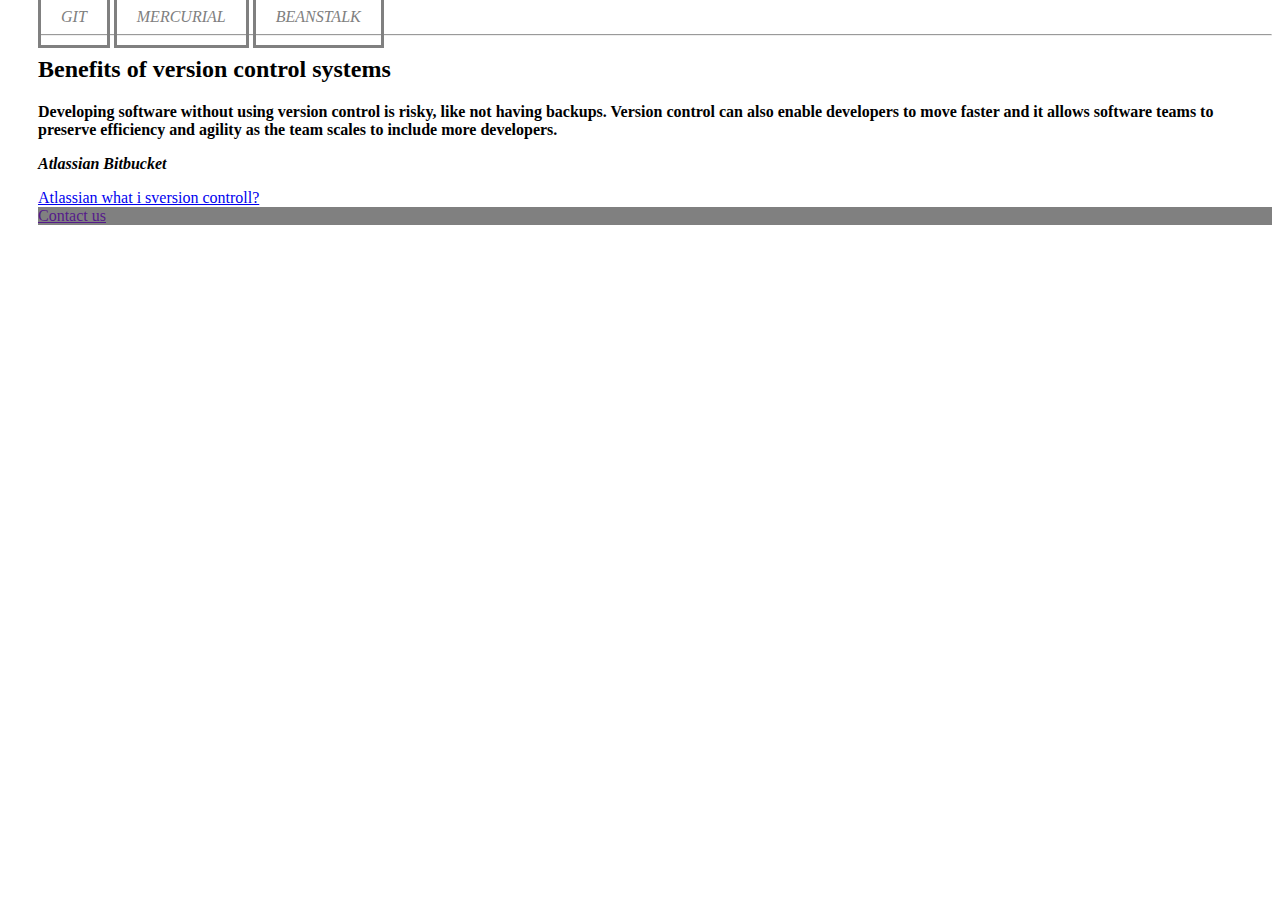
==== index.html @ b0bf4795 "Uppdaterad index and styles.css" ====
<!DOCTYPE html>
<html lang="sv">
<head>
    <meta charset="UTF-8">
    <meta name="viewport" content="width=device-width, initial-scale=1.0">
    <link rel="stylesheet" href="styles.css">
    <title>Document</title>
</head>

<body>
    <header>
        <nav>
            <a href="">GIT</a>
            <a href="">Mercurial</a>
            <a href="">Beanstalk</a>
        </nav>
    </header>
    <hr>
  
        <h2>Benefits of version control systems</h2>
    <p>
        Developing software without using version control is risky, 
        like not having backups. Version control can also enable 
        developers to move faster and it allows software teams to 
        preserve efficiency and agility as the team scales to include more developers.
    </p>
    <p id="source">Atlassian Bitbucket</p> <a href="https://www.atlassian.com/git/tutorials/what-is-version-control#benefits-of-version-control">Atlassian what i sversion controll?</a>

    
    <footer> 
        <a href="">Contact us</a> 
    </footer>
</body>

</html>
---- styles.css ----
p {
    font-weight: bold;

}

#source {
    font-style:italic;
}

nav a {
    color: grey;
    text-decoration:none;
    padding:20px;
    border-style:solid;
    text-transform: uppercase;
    font-style:oblique;
    
}
html{
    margin-left: 30px;
}

footer{
    background-color: grey;
}
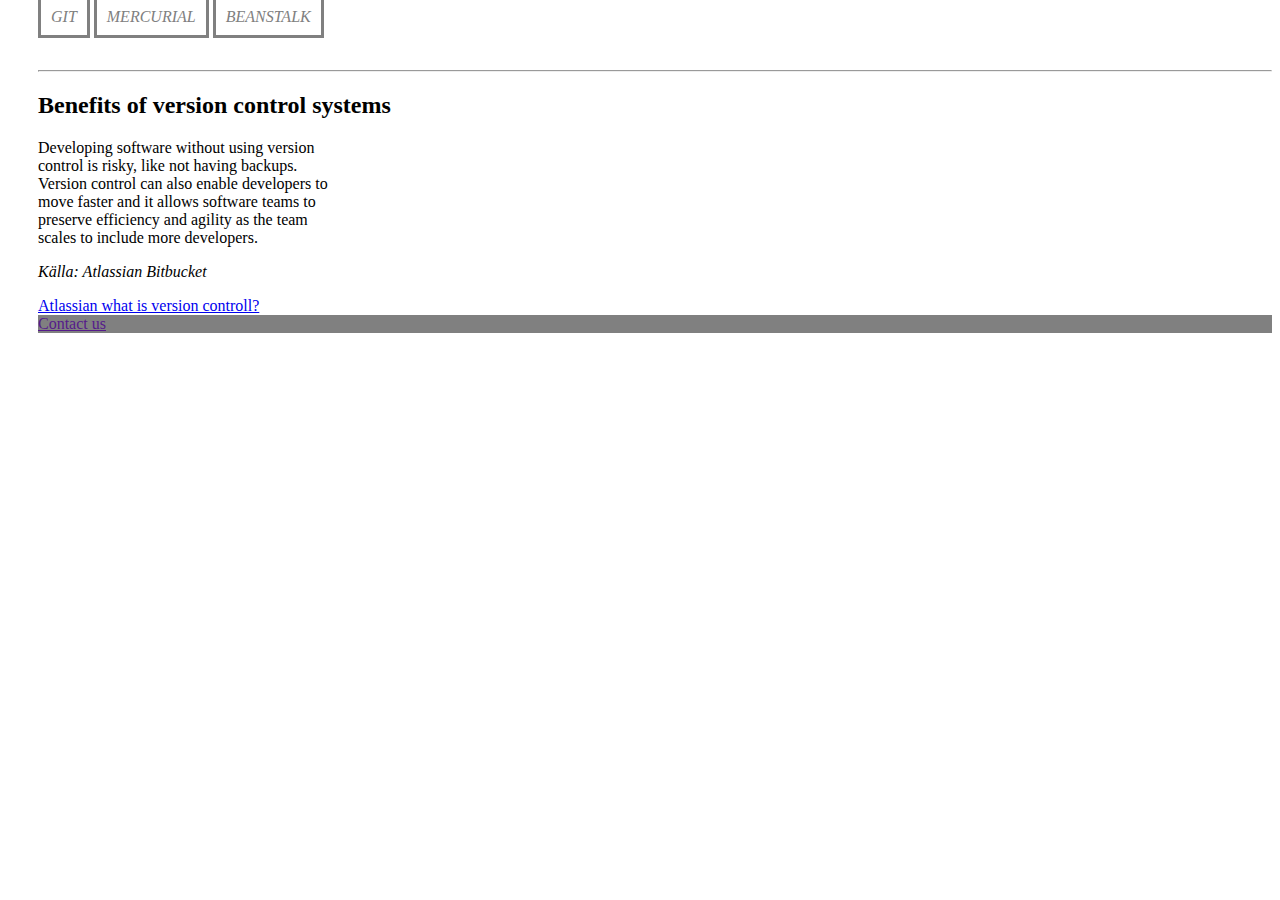
==== commit 182266af: "Uppdaterad index and styles.css" ====
--- a/index.html
+++ b/index.html
@@ -15,6 +15,8 @@
             <a href="">Beanstalk</a>
         </nav>
     </header>
+    <br>
+    <br>
     <hr>
   
         <h2>Benefits of version control systems</h2>
@@ -24,7 +26,7 @@
         developers to move faster and it allows software teams to 
         preserve efficiency and agility as the team scales to include more developers.
     </p>
-    <p id="source">Atlassian Bitbucket</p> <a href="https://www.atlassian.com/git/tutorials/what-is-version-control#benefits-of-version-control">Atlassian what i sversion controll?</a>
+    <p id="source">Källa: Atlassian Bitbucket</p> <a href="https://www.atlassian.com/git/tutorials/what-is-version-control#benefits-of-version-control">Atlassian what is version controll?</a>
 
     
     <footer> 
--- a/styles.css
+++ b/styles.css
@@ -1,5 +1,5 @@
 p {
-    font-weight: bold;
+    max-width: 300px;
 
 }
 
@@ -10,7 +10,7 @@
 nav a {
     color: grey;
     text-decoration:none;
-    padding:20px;
+    padding:10px;
     border-style:solid;
     text-transform: uppercase;
     font-style:oblique;
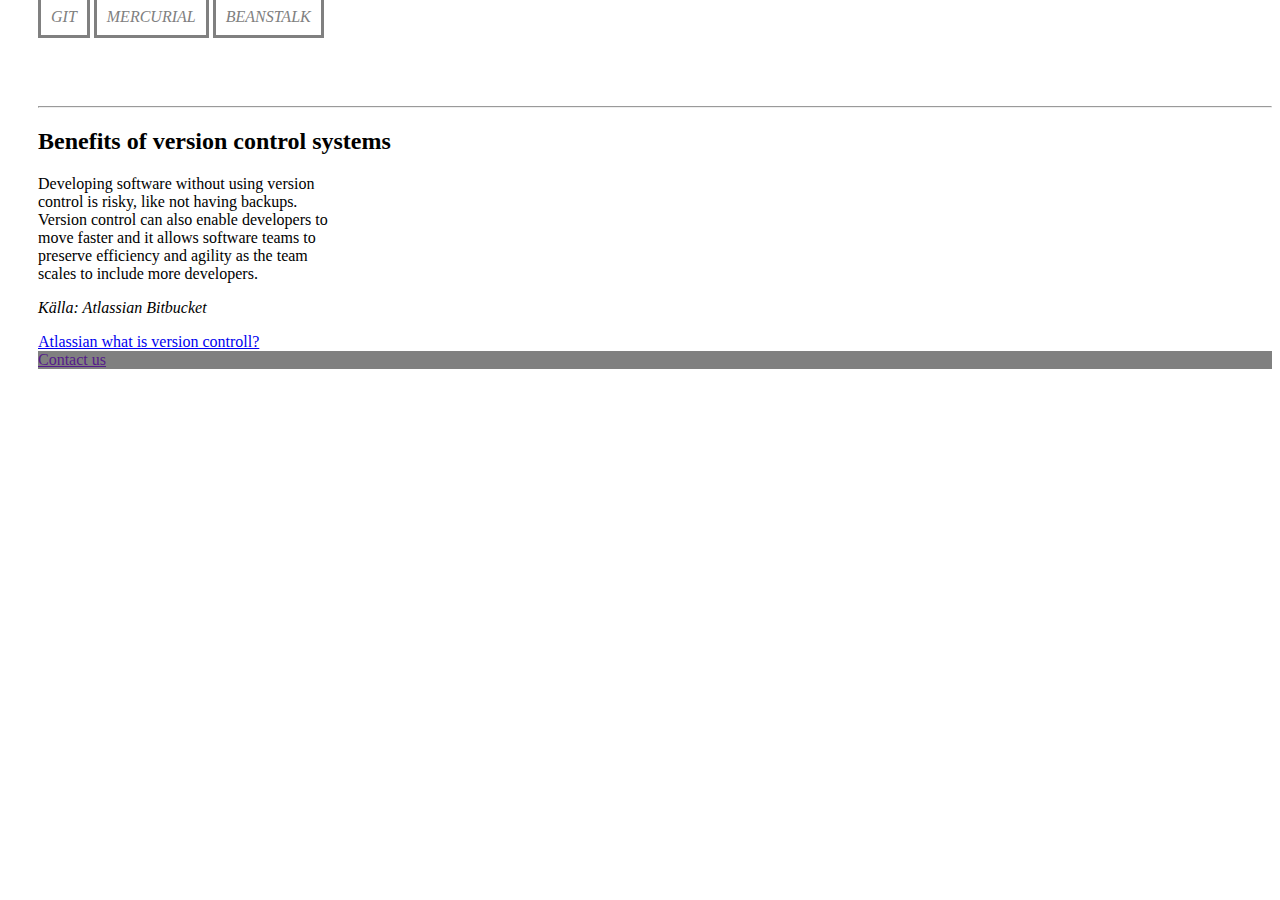
==== commit 8d832226: "Uppdaterad index and styles.css" ====
--- a/index.html
+++ b/index.html
@@ -15,6 +15,8 @@
             <a href="">Beanstalk</a>
         </nav>
     </header>
+    <br>
+    <br>
     <br>
     <br>
     <hr>
--- a/styles.css
+++ b/styles.css
@@ -14,7 +14,13 @@
     border-style:solid;
     text-transform: uppercase;
     font-style:oblique;
+    margin-top: 20px;
     
+}
+
+a:hover{
+    background-color: grey;
+    color:white;
 }
 html{
     margin-left: 30px;
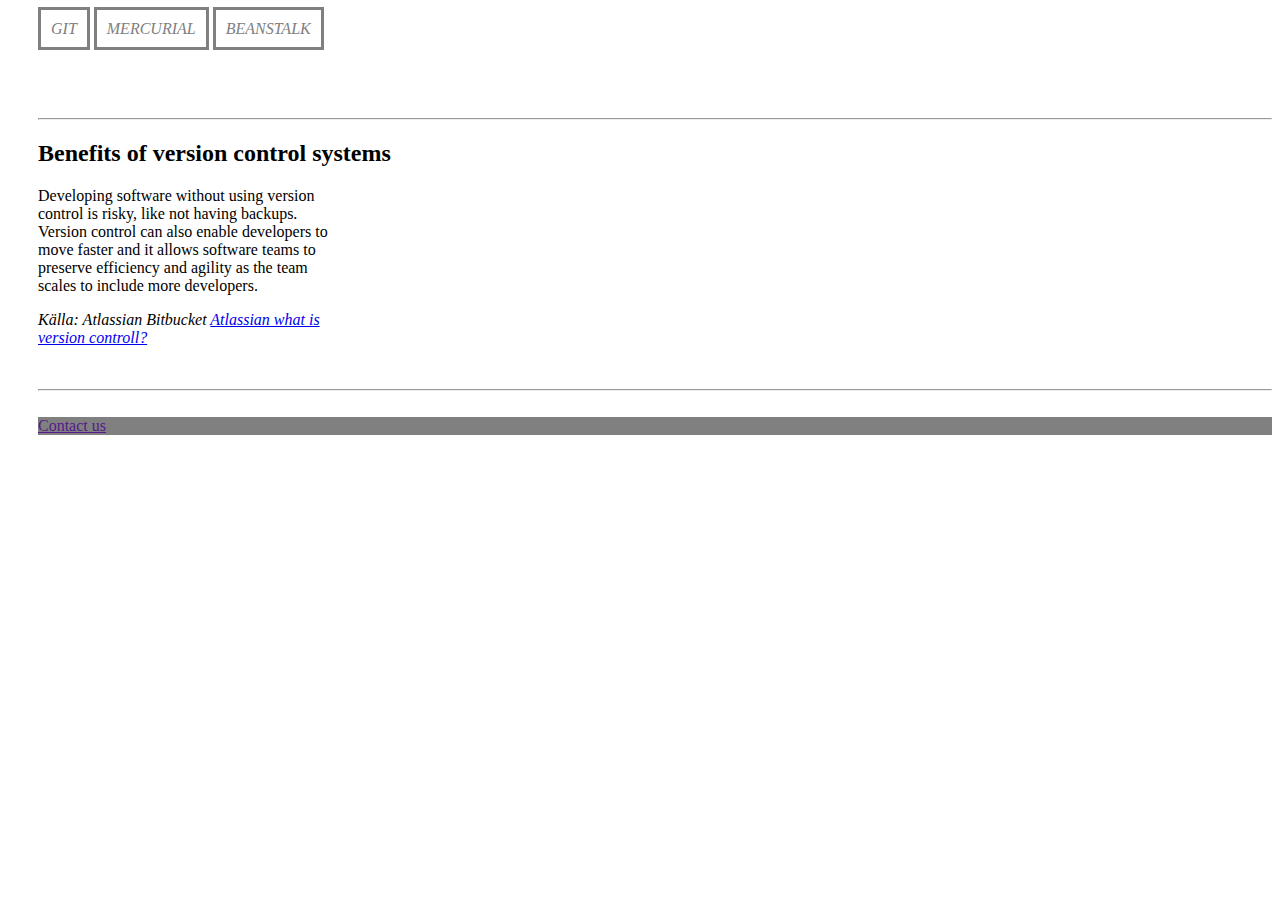
==== commit 71d0ec2e: "Uppdaterad index and styles.css margin" ====
--- a/index.html
+++ b/index.html
@@ -28,9 +28,12 @@
         developers to move faster and it allows software teams to 
         preserve efficiency and agility as the team scales to include more developers.
     </p>
-    <p id="source">Källa: Atlassian Bitbucket</p> <a href="https://www.atlassian.com/git/tutorials/what-is-version-control#benefits-of-version-control">Atlassian what is version controll?</a>
-
-    
+    <p id="source">Källa: Atlassian Bitbucket
+        <a href="https://www.atlassian.com/git/tutorials/what-is-version-control#benefits-of-version-control">Atlassian what is version controll?</a>
+    </p> 
+    <br>
+    <hr>
+    <br>
     <footer> 
         <a href="">Contact us</a> 
     </footer>
--- a/styles.css
+++ b/styles.css
@@ -5,6 +5,9 @@
 
 #source {
     font-style:italic;
+}
+nav {
+    margin-top: 20px;
 }
 
 nav a {
@@ -14,7 +17,6 @@
     border-style:solid;
     text-transform: uppercase;
     font-style:oblique;
-    margin-top: 20px;
     
 }
 
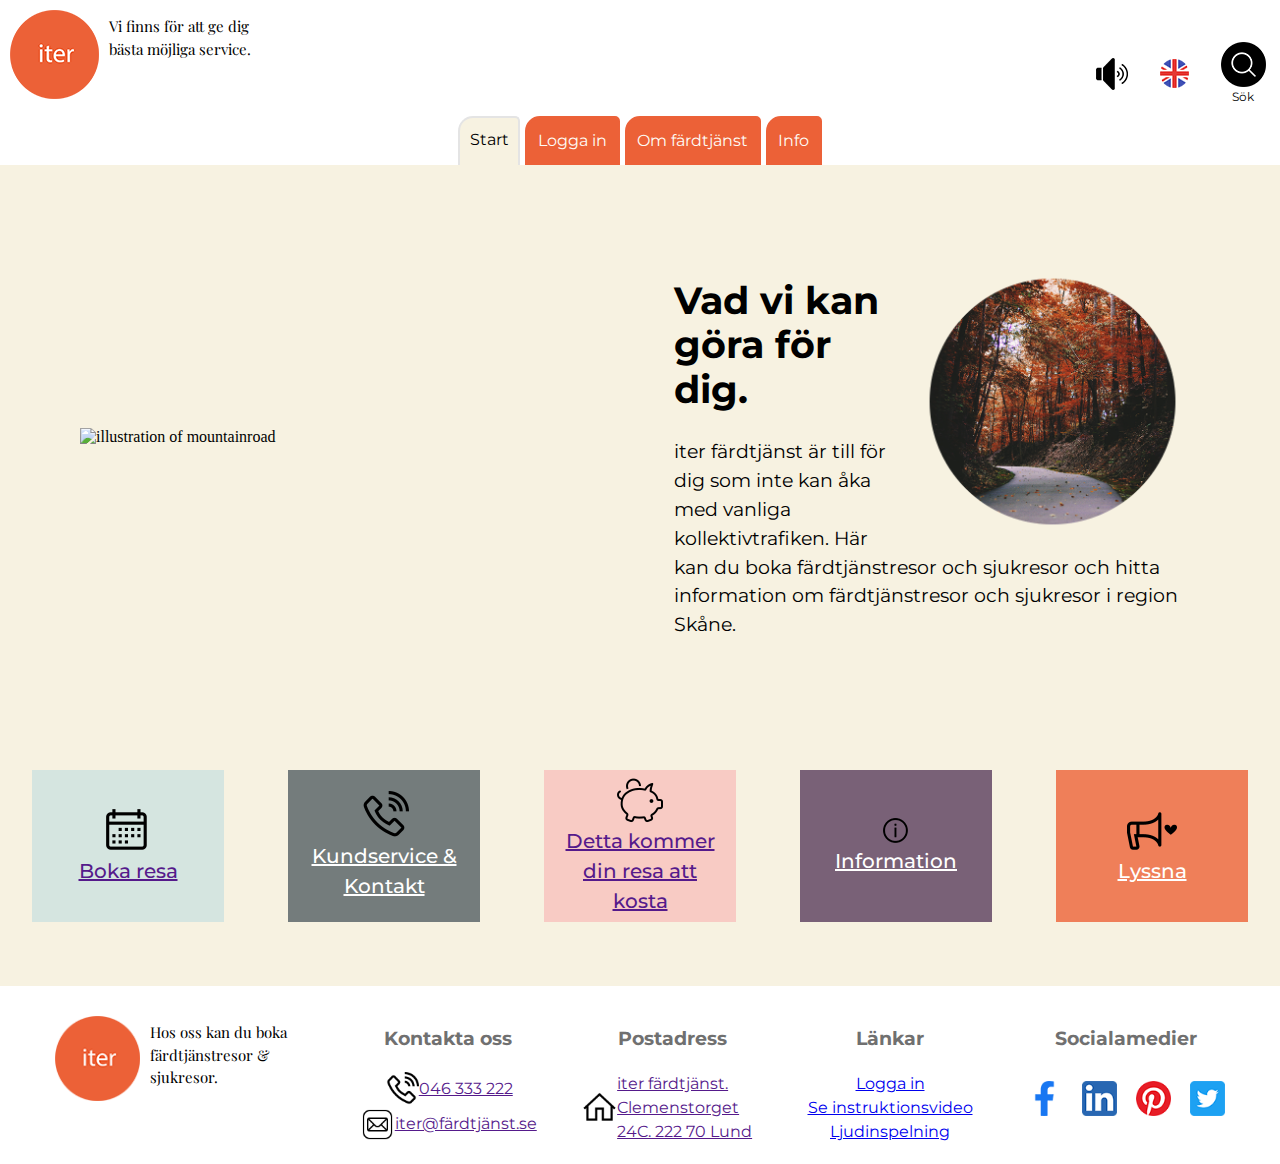
==== commit ac36204e: "validated" ====
--- a/index.html
+++ b/index.html
@@ -1,42 +1,130 @@
 <!DOCTYPE html>
 <html lang="sv">
+
 <head>
+    <!--*** Projekt webbanvändbarehet by Cristina Löfqvist Mid Sweden university Jan 2021 ***-->
     <meta charset="UTF-8">
     <meta name="viewport" content="width=device-width, initial-scale=1.0">
-    <link rel="stylesheet" href="styles.css">
-    <title>Document</title>
+    <link rel="stylesheet" type="text/css" href="./Assets/styles.css" />
+    <script src="https://ajax.googleapis.com/ajax/libs/jquery/3.5.1/jquery.min.js"></script>
+    <script src="./index.js"></script>
+    <title>Projekt färdtjänst</title>
 </head>
 
 <body>
-    <header>
-        <nav>
-            <a href="">GIT</a>
-            <a href="">Mercurial</a>
-            <a href="">Beanstalk</a>
-        </nav>
+    <header class="flexbox flex-justify-space-between">
+        <div class="flexbox flex-align-i-center flex-direction-row flex-justify-space-between w-100">
+            <div class="logoPitch flexbox">
+                <a href="index.html" class="logotype"><img src='./Assets/logo.png' alt="logotype" /></a>
+                <p class="pitch">Vi finns för att ge dig
+                    bästa möjliga
+                    service.</p>
+            </div>
+            <!--Burger meny toggles open when window resize-->
+
+
+            <div class="rightHeader flexbox flex-direction-row flex-justify-space-around flex-align-i-center">
+                <img src="./Assets/icons8-sound-50.png" alt="icon of speaker">
+                <img src="./Assets/icons8-great-britain-48.png" alt="flag of great britain">
+
+                <div class="flexbox flex-direction-column flex-align-i-center">
+                    <img class="searchIcon" src="./Assets/search.png" alt="searchicon">
+                    <span class="search">Sök</span>
+                </div>
+            </div>
+        </div>
+        <div id="burgerMenu" onclick="toggleOpen('burgerMenu','mainNav')">
+            <div class="burgerBun"></div>
+            <div class="burgerBun"></div>
+            <div class="burgerBun"></div>
+        </div>
+        <div class="flexbox flex-direction-column flex-align-i-center w-100">
+            <nav class="mainNav" id="mainNav">
+                <a  class="Lighter"   href="index.html">Start</a>
+                <a href="login.html">Logga in</a>
+                <a href="about.html">Om färdtjänst</a>
+                <a href="info.html">Info</a>
+            </nav>
+        </div>
     </header>
-    <br>
-    <br>
-    <br>
-    <br>
-    <hr>
-  
-        <h2>Benefits of version control systems</h2>
-    <p>
-        Developing software without using version control is risky, 
-        like not having backups. Version control can also enable 
-        developers to move faster and it allows software teams to 
-        preserve efficiency and agility as the team scales to include more developers.
-    </p>
-    <p id="source">Källa: Atlassian Bitbucket
-        <a href="https://www.atlassian.com/git/tutorials/what-is-version-control#benefits-of-version-control">Atlassian what is version controll?</a>
-    </p> 
-    <br>
-    <hr>
-    <br>
-    <footer> 
-        <a href="">Contact us</a> 
+    <main class="flexbox firstPageMain flex-justify-center flex-align-i-center">
+        <div class="mainImgWrapper">
+            <img id="mainimg" src="./Assets/illustration.png" alt="illustration of mountainroad">
+        </div>
+        <div class="mainFirstPage">
+            <img src="./Assets/elijahhenderson.png" id="firtsMainImg" alt="image of road in fall">
+            <h1 id="fontII">Vad vi kan göra för dig.</h1>
+            <p>iter färdtjänst är till för dig som inte
+                kan åka med vanliga kollektivtrafiken.
+                Här kan du boka färdtjänstresor och sjukresor
+                och hitta information om färdtjänstresor och sjukresor i region Skåne.
+            </p>
+        </div>
+    </main>
+    <div class="flexbox coloredLinks">
+        <div id="blue"><img src="./Assets/icons8-calendar-50.png" alt="icon of calendar">
+            <a href="">Boka resa</a>
+        </div>
+        <div id="green"> <img src="./Assets/icons8-ringer-volume-50.png" alt="icon of phone">
+            <a href="">Kundservice & Kontakt</a>
+        </div>
+        <div id="pink"><img src="./Assets/icons8-money-box-50.png" alt="icon of moneybox" />
+            <a href="">Detta kommer din resa att kosta</a>
+        </div>
+        <div id="purple"> <img src="./Assets/icons8-info-50.png" alt="icon of i" />
+            <a href="">Information</a>
+        </div>
+        <div id="orange"><img src="./Assets/icons8-serenade-50.png" alt="icon of megaphone" />
+            <a href="">Lyssna</a>
+        </div>
+    </div>
+    <footer class="flexbox flex-justify-space-evenly">
+        <div class=" logoPitch flexbox flex-direction-row">
+            <img class="logo" src="./Assets/logo.png" alt="logotype">
+            <div class="pitch">
+                <p>Hos oss kan du boka färdtjänstresor & sjukresor.</p>
+            </div>
+        </div>
+        <div class="footerMiddleDiv flexbox flex-direction-column flex-align-i-center">
+            <h3>Kontakta oss</h3>
+            <div class="flexbox flex-align-i-center flex-justify-space-around">
+                <img src="./Assets/icons8-ringer-volume-50.png" alt="icon of phone">
+                <a href="">046 333 222</a>
+            </div>
+            <div class="flexbox flex-align-i-center flex-justify-space-around">
+                <img src="./Assets/icons8-mail-50.png" alt="icon of mail">
+                <a href="">iter@färdtjänst.se</a>
+            </div>
+        </div>
+        <div class=" maxWidth footerMiddleDiv flexbox flex-direction-column flex-align-i-center">
+            <h3>Postadress</h3>
+            <div class="flexbox flex-align-i-center flex-justify-space-around">
+                <img src="./Assets/icons8-home-50.png" alt="icon of house">
+                <a href="">iter färdtjänst. Clemenstorget 24C. 222 70 Lund</a>
+            </div>
+        </div>
+        <div class="footerMiddleDiv flexbox flex-direction-column flex-align-i-center">
+            <h3>Länkar</h3>
+            <a href="login.html">Logga in</a>
+            <a href="about.html">Se instruktionsvideo</a>
+            <a href="info.html">Ljudinspelning</a>
+        </div>
+        <div class="footerMiddleDiv flexbox flex-align-i-center">
+
+            <h3 class="flex-justify-center">Socialamedier</h3>
+            <div class="socialMediaIcon flexbox flex-direction-row">
+                <a href="https://www.facebook.com/"><img src="./Assets/iconfinder_1_Facebook2_colored_svg_5296500.png"
+                        alt="facebookicon"></a>
+                <a href="https://www.linkedin.com/"><img
+                        src="./Assets/iconfinder_1_Linkedin_unofficial_colored_svg_5296501.png" alt="linkedin icon"></a>
+                <a href="https://www.pinterest.com/"><img src="./Assets/iconfinder_1_Pinterest_colored_svg_5296503.png"
+                        alt="pinterest icon"></a>
+                <a href="https://www.twitter.com/"><img src="./Assets/iconfinder_1_Twitter3_colored_svg_5296516.png"
+                        alt="twitter icon"></a>
+            </div>
+        </div>
     </footer>
+
 </body>
 
-</html>
+</html>--- a/Assets/styles.css
+++ b/Assets/styles.css
@@ -0,0 +1,715 @@
+@import url('./normalize-browser.css');
+@import url('./flexbox-style-template.css');
+@import url('https://fonts.googleapis.com/css2?family=Montserrat:ital,wght@0,100;0,300;0,400;0,500;0,600;0,900;1,100;1,300;1,500;1,600;1,900&family=Playfair+Display:ital,wght@0,400;0,800;0,900;1,400;1,500;1,600;1,900&display=swap');
+/*** Projekt webbanvändbarehet by Cristina Löfqvist Mid Sweden university Jan 2021 ***/
+
+body {
+    background-color: #f7f2e1;
+    width: 100%;
+}
+
+h3, label, button, li {
+    font-family: 'Montserrat', sans-serif;
+    max-width: 600px;
+    line-height: 150%;
+}
+
+footer h1, footer h2, footer h3, footer h4 {
+    color: #707070;
+}
+
+.logo {
+    max-width: 85px;
+    max-height: 85px;
+}
+
+h1, h2, h4, h5, h6, .pitch, .pitch p {
+    font-family: 'Playfair Display', serif;
+}
+
+#fontII, .search {
+    font-family: 'Montserrat', sans-serif;
+}
+
+.search {
+    font-size: 12px;
+    padding: 3px;
+}
+
+p, a {
+    font-family: 'Montserrat', sans-serif;
+    max-width: 600px;
+    line-height: 150%;
+}
+
+.logotype {
+    height: fit-content;
+}
+
+.pitch {
+    max-width: 164px;
+    font-size: 15px;
+    line-height: 150%;
+}
+
+.logoPitch {
+    width: fit-content;
+    height: fit-content;
+}
+
+.logoPitch img {
+    padding: 10px;
+}
+
+header, footer {
+    background-color: white;
+}
+
+.w-100 {
+    width: 100%;
+}
+
+.w-50 {
+    width: 50%;
+}
+
+.w-25 {
+    width: 25%;
+}
+
+.w-40 {
+    width: 40%;
+}
+
+.mainNav a {
+    background-color: #EC6137;
+    color: #FEFCF6;
+    border-style: solid;
+    border-color: #EC6138;
+    padding: 0.6em;
+    border-radius: 15px 5px 0px 0px;
+    margin-left: 5px;
+}
+.mainNav a:last-child{
+    margin-right: 5px;
+}
+.mainNav {
+    display: flex;
+    flex-direction: row;
+}
+
+.mainNav a:link {
+    text-decoration: none;
+}
+
+.mainNav a:hover {
+
+    background-color: #FEFCF6;
+    color: black;
+}
+
+nav .Lighter {
+    border-top: 2px solid;
+    border-left: 2px solid;
+    border-right: 2px solid;
+    border-bottom: 0px solid;
+    border-color: #E4E4E4;
+    background-color: #f7f2e1;
+    color: black;
+}
+
+.Lighter:hover {
+    background-color: #E4E4E4;
+    color: black;
+    border-style: none;
+}
+
+#firtsMainImg {
+    max-width: 295px;
+    max-height: 295px;
+    float: right;
+}
+
+.maxWidth {
+    max-width: 180px;
+}
+
+main {
+    margin: 5em;
+    margin-top: 7em;
+}
+
+.mainFirstPage p {
+    max-width: 550px;
+}
+
+.socialMediaIcon img {
+    padding: 0.6em;
+    height: 45px;
+    width: auto;
+}
+
+.icon {
+    width: 45px;
+    height: 45px;
+}
+
+/*Style forcolored links in main homepage*/
+
+#blue {
+    background: rgba(204, 225, 224, 0.8);
+    width: 234px;
+    height: 152px;
+    display: flex;
+    flex-direction: column;
+    align-items: center;
+    justify-content: center;
+    margin: 2em;
+}
+
+#green {
+    background: rgba(83, 94, 99, 0.8);
+    width: 234px;
+    height: 152px;
+    display: flex;
+    flex-direction: column;
+    align-items: center;
+    justify-content: center;
+    margin: 2em;
+    color: white;
+}
+
+#pink {
+    background: rgba(247, 193, 189, 0.8);
+    width: 234px;
+    height: 152px;
+    display: flex;
+    flex-direction: column;
+    align-items: center;
+    justify-content: center;
+    margin: 2em;
+}
+
+#purple {
+    background: rgba(89, 60, 93, 0.8);
+    width: 234px;
+    height: 152px;
+    display: flex;
+    flex-direction: column;
+    justify-content: center;
+    align-items: center;
+    margin: 2em;
+    color: white;
+}
+
+#orange {
+    background: rgba(236, 97, 55, 0.8);
+    width: 234px;
+    height: 152px;
+    display: flex;
+    flex-direction: column;
+    align-items: center;
+    justify-content: center;
+    margin: 2em;
+}
+
+#orange:hover {
+    background: rgba(236, 97, 55, 1.0);
+}
+
+#green:hover {
+    background: rgba(83, 94, 99, 1.0);
+}
+
+#purple:hover {
+    background: rgba(89, 60, 93, 1.0);
+}
+
+#pink:hover {
+    background: rgba(247, 193, 189, 1.0);
+}
+
+#blue:hover {
+    background: rgba(204, 225, 224, 1.0);
+}
+
+#orange a, #purple a, #green a {
+    color: white;
+}
+
+.coloredLinks a {
+    font-size: 20px;
+    font-weight: 500;
+    max-width: 150px;
+    text-align: center;
+}
+
+.coloredLinks a:hover {
+    cursor: pointer;
+    background-color: transparent;
+}
+
+.coloredLinks {
+    justify-content: center;
+    padding-bottom: 2em;
+}
+
+.loginMain {
+    flex-direction: column;
+    align-items: center;
+}
+
+form label {
+    margin-bottom: 7%;
+}
+
+form input {
+    margin-bottom: 1.8em;
+    padding: 0.5em;
+    font-family: 'Montserrat', sans-serif;
+    color: grey;
+    font-size: 90%;
+}
+
+.loginButton {
+    background-color: #EC6137;
+    color: white;
+    max-width: 100px;
+    height: auto;
+    padding: 0.5em;
+    margin: 0.5em;
+    border: 1px solid #c1bebb;
+}
+
+button:hover, .loginButton:hover {
+    background-color: white;
+    color: #EC6137;
+    cursor: pointer;
+}
+
+button:focus, .loginButton:focus {
+    background-color: #c1bebb;
+    cursor: pointer;
+}
+
+.infoDiv {
+    border-top: 1px solid;
+    color: black;
+    padding-top: 20px;
+}
+
+.infoBox {
+    border: 2px solid #c1bebb;
+    padding: 1em;
+    margin: 0.6em;
+    max-width: 333px;
+    font-size: 14px;
+}
+
+.extrapadd {
+    padding-top: 12%;
+}
+
+.infoBox img {
+    margin-left: 40%;
+}
+
+.aboutDiv {
+    margin-top: 3em;
+}
+
+ol li {
+    line-height: 150%;
+}
+
+.source {
+    color: grey;
+    font-size: 12px;
+    overflow-wrap: anywhere;
+}
+
+.infopageTopmain {
+    margin-bottom: 5%;
+}
+
+.arrow {
+    padding-left: 5px;
+    padding-right: 5px;
+}
+
+.depatrButton {
+    padding: 13px 10px;
+    background-color: #fff;
+    border: 1px solid #c1bebb;
+    color: #6e6055;
+    border-radius: 4px;
+}
+
+fieldset {
+    border: 0;
+}
+
+label, input {
+    padding: 0.5em;
+    color: black;
+    border: 1px solid #c1bebb;
+}
+
+.time {
+    padding: 0.5em;
+    color: black;
+}
+
+label {
+    background-color: #E4E4E4;
+}
+
+input {
+    background-color: #FFFFFF;
+}
+
+input ::placeholder {
+    color: #E4E4E4;
+    font-family: 'Playfair Display', serif;
+}
+
+
+.bokLabel {
+    float: left;
+    height: 18px;
+}
+
+.controls {
+    margin-left: 0px;
+}
+
+.tmeselect-container {
+    margin-left: 1.5em;
+}
+
+.selectWrapper {
+    margin: 2em;
+    border-radius: 4px;
+    color: black;
+}
+
+.selectWrapper label {
+    height: 19px;
+}
+
+#quantity {
+    max-width: 50px;
+}
+
+.no-style {
+    border-style: none;
+    background-color: #f7f2e1;
+}
+
+.infoP {
+    font-size: 14px;
+    padding-top: 5%;
+}
+
+.infoicon {
+    padding: 0.5em;
+}
+
+.bokboardTable {
+    border: 1px solid #c1bebb;
+    width: 100%;
+}
+
+.bokboardTable {
+    background-color: #FFFFFF;
+    border: 1px solid #c1bebb;
+    padding: 1em;
+    color: black;
+    font-family: 'Montserrat', sans-serif;
+}
+
+.bokboardTable th, .bokboardTable td {
+    padding: 20px;
+}
+
+.bokboardTableButton {
+    border-radius: 45px;
+    padding: 10px;
+    background-color: #FFFFFF;
+    box-shadow: 1px 2px #c1bebb;
+    display: flex;
+    align-items: center;
+}
+.paddingBottom li{
+    padding-bottom: 20px;
+}
+
+.bokboardTableButton:hover {
+    background-color: #EB6036;
+    color: #FFFFFF;
+}
+
+
+/*flex grid structure*/
+
+.flexGridContainer {
+    display: grid;
+    grid-template-columns: repeat(12, 1fr);
+    grid-template-rows: 200px  auto  200px;
+    height: 100%;
+    grid-template-areas: "h h h h h h h h h h h h" "m m m m m m m m m m m m" "f f f f f f f f f f f f";
+}
+
+header {
+    grid-area: h;
+}
+
+.rightHeader {
+    width: 200px;
+    padding-top: 2em;
+}
+
+#maincontent {
+    grid-area: m;
+}
+
+footer {
+    grid-area: f;
+    padding-bottom: 20px;
+    padding-top: 20px;
+}
+
+.footerMiddleDiv img {
+    max-height: 35px;
+    max-width: 35px;
+}
+
+.extras {
+    background-color: #FFFFFF;
+}
+
+.firstPageMain {
+    margin-top: 50px;
+}
+
+#roadImg {
+    width: 300px;
+    height: 225px;
+}
+
+/*mobile screens*/
+
+@media only screen and (max-width:500px) {
+    .mainNav{
+        opacity: 0;
+        font-size: 50%;
+    }
+    main {
+        padding: 50px;
+        margin-top: 0px;
+        margin: 0px;
+    }
+    header {
+        flex-direction: column;
+        align-items: center;
+    }
+    header:nth-child(4) {
+        order: -1;
+    }
+    footer {
+        flex-direction: column;
+        align-items: center;
+    }
+    .footerMiddleDiv {
+        flex-wrap: wrap;
+        justify-content: center;
+    }
+    .firstPageMain, .mainFirstPage {
+        display: flex;
+        flex-direction: column;
+    }
+    .coloredLinks {
+        flex-direction: column;
+        align-items: center;
+    }
+    .infoBoxWrapper {
+        flex-direction: column;
+    }
+    .alternativContainer {
+        border: 2px solid #c1bebb;
+        margin: 2em;
+        padding: 2em;
+    }
+    .extras {
+        flex-direction: column;
+    }
+    .fellow {
+        padding: 20px;
+    }
+    .infopageTopmain {
+        flex-direction: column;
+        align-items: center;
+    }
+    #burgerMenu {
+        height: 40px;
+        width: 35px;
+        display: flex;
+        flex-direction: column;
+        justify-content: space-evenly;
+        z-index: 1001;
+        padding: 5px;
+    }
+    #burgerMenu:hover {
+        cursor: pointer;
+    }
+    .burgerBun {
+        height: 4px;
+        width: 100%;
+        background: black;
+        border-radius: 3px;
+        transition: all 0.3s linear;
+        position: relative;
+        transform-origin: 1px;
+        z-index: 1001;
+    }
+    .mainImgWrapper {
+        width:100%;
+    }
+}
+
+#mainimg {
+    width: 100%;
+    height: auto;
+}
+
+/*tablet screen size*/
+
+@media only screen and (min-width: 501px) and (max-width:799px) {
+    .mainNav {
+        opacity: 0;
+    }
+    header {
+        flex-direction: column;
+        align-items: center;
+    }
+    footer {
+        flex-direction: column;
+        align-items: center;
+    }
+    .firstPageMain, .mainFirstPage {
+        display: flex;
+        flex-direction: column;
+        align-items: center;
+    }
+    #burgerMenu {
+        height: 40px;
+        width: 35px;
+        display: flex;
+        flex-direction: column;
+        justify-content: space-evenly;
+        z-index: 1001;
+        padding: 5px;
+    }
+    #burgerMenu:hover {
+        cursor: pointer;
+    }
+    .burgerBun {
+        height: 4px;
+        width: 100%;
+        background: black;
+        border-radius: 3px;
+        transition: all 0.3s linear;
+        position: relative;
+        transform-origin: 1px;
+        z-index: 1001;
+    }
+    #mainNav {
+        transition: transform 0.3s ease-in-out;
+        z-index: 2;
+    }
+    .coloredLinks {
+        flex-direction: column;
+        align-items: center;
+    }
+    .infoBoxWrapper {
+        flex-direction: column;
+    }
+    .alternativContainer {
+        border: 2px solid #c1bebb;
+        margin: 2em;
+        padding: 2em;
+    }
+    .fellow {
+        padding: 20px;
+    }
+    .extras {
+        flex-direction: column;
+    }
+    .mainImgWrapper {
+        width:50%;
+    }
+}
+
+/*Large screens*/
+
+@media only screen and (min-width: 800px) {
+    .footerMiddleDiv {
+        flex-direction: column;
+        align-items: center;
+    }
+    footer {
+        flex-direction: row;
+    }
+    .coloredLinks {
+        flex-direction: row;
+    }
+    .flexwrapperArticle {
+        display: flex;
+        flex-direction: row;
+    }
+    .aboutDiv {
+        display: flex;
+        justify-content: center;
+        flex-direction: row;
+    }
+    .aboutDiv article {
+        margin-left: 20%;
+    }
+    .infoBoxWrapper {
+        flex-direction: row;
+    }
+    .alternativContainer {
+        border: 2px solid #c1bebb;
+        margin: 2em;
+        padding: 2em;
+    }
+    .somepadding {
+        margin-right: 1em;
+    }
+    .fellow {
+        margin-bottom: 40px;
+        padding-left: 40px;
+        padding-right: 20px;
+        padding-top: 8px;
+    }
+    .dog {
+        padding-right: 50px;
+        padding-bottom: 20px;
+    }
+    .extras {
+        flex-direction: row;
+    }
+    .mainFirstPage {
+        padding-left: 3em;
+        font-size: 120%;
+        margin-top: 2em;
+    }
+    header {
+        flex-direction: column;
+        align-items: center;
+    }
+    .mainImgWrapper {
+        width:50%;
+    }
+}
+
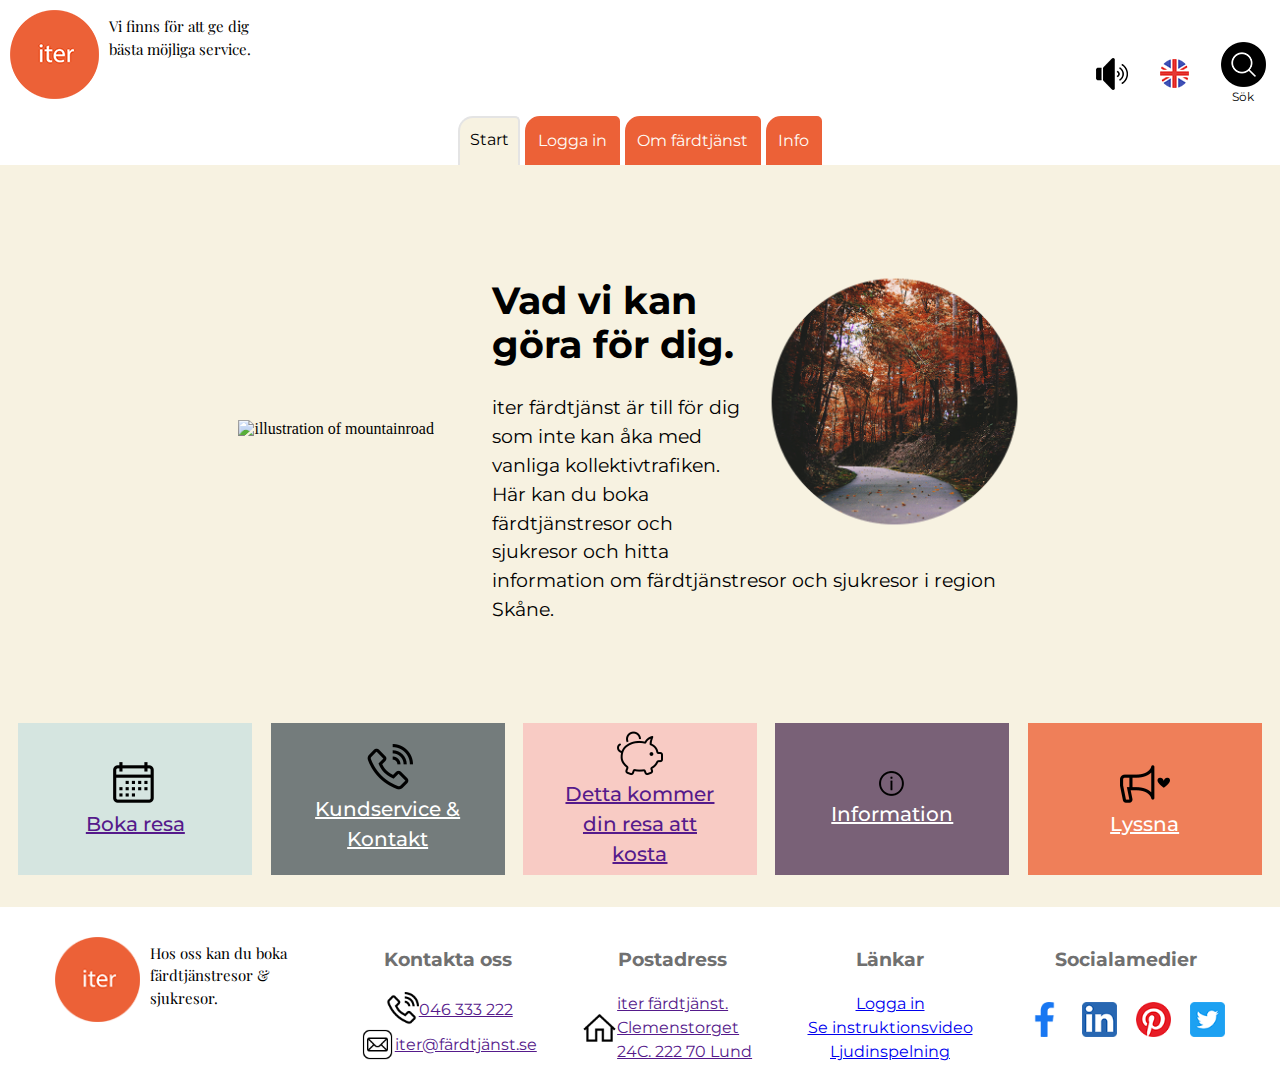
==== commit d180b293: "completary" ====
--- a/index.html
+++ b/index.html
@@ -33,11 +33,7 @@
                 </div>
             </div>
         </div>
-        <div id="burgerMenu" onclick="toggleOpen('burgerMenu','mainNav')">
-            <div class="burgerBun"></div>
-            <div class="burgerBun"></div>
-            <div class="burgerBun"></div>
-        </div>
+ 
         <div class="flexbox flex-direction-column flex-align-i-center w-100">
             <nav class="mainNav" id="mainNav">
                 <a  class="Lighter"   href="index.html">Start</a>
@@ -47,9 +43,9 @@
             </nav>
         </div>
     </header>
-    <main class="flexbox firstPageMain flex-justify-center flex-align-i-center">
+    <main class="firstPageMain">
         <div class="mainImgWrapper">
-            <img id="mainimg" src="./Assets/illustration.png" alt="illustration of mountainroad">
+            <img id="mainimg" src="./Assets/Illustration.png" alt="illustration of mountainroad">
         </div>
         <div class="mainFirstPage">
             <img src="./Assets/elijahhenderson.png" id="firtsMainImg" alt="image of road in fall">
--- a/Assets/styles.css
+++ b/Assets/styles.css
@@ -8,6 +8,11 @@
     width: 100%;
 }
 
+tr {
+    display: flex;
+    justify-content: space-evenly;
+}
+
 h3, label, button, li {
     font-family: 'Montserrat', sans-serif;
     max-width: 600px;
@@ -16,6 +21,10 @@
 
 footer h1, footer h2, footer h3, footer h4 {
     color: #707070;
+}
+
+td {
+    text-align: center;
 }
 
 .logo {
@@ -90,9 +99,11 @@
     border-radius: 15px 5px 0px 0px;
     margin-left: 5px;
 }
-.mainNav a:last-child{
+
+.mainNav a:last-child {
     margin-right: 5px;
 }
+
 .mainNav {
     display: flex;
     flex-direction: row;
@@ -103,7 +114,6 @@
 }
 
 .mainNav a:hover {
-
     background-color: #FEFCF6;
     color: black;
 }
@@ -159,58 +169,48 @@
 #blue {
     background: rgba(204, 225, 224, 0.8);
     width: 234px;
-    height: 152px;
     display: flex;
     flex-direction: column;
     align-items: center;
     justify-content: center;
-    margin: 2em;
 }
 
 #green {
     background: rgba(83, 94, 99, 0.8);
     width: 234px;
-    height: 152px;
     display: flex;
     flex-direction: column;
     align-items: center;
     justify-content: center;
-    margin: 2em;
     color: white;
 }
 
 #pink {
     background: rgba(247, 193, 189, 0.8);
     width: 234px;
-    height: 152px;
     display: flex;
     flex-direction: column;
     align-items: center;
     justify-content: center;
-    margin: 2em;
 }
 
 #purple {
     background: rgba(89, 60, 93, 0.8);
     width: 234px;
-    height: 152px;
     display: flex;
     flex-direction: column;
     justify-content: center;
     align-items: center;
-    margin: 2em;
     color: white;
 }
 
 #orange {
     background: rgba(236, 97, 55, 0.8);
     width: 234px;
-    height: 152px;
     display: flex;
     flex-direction: column;
     align-items: center;
     justify-content: center;
-    margin: 2em;
 }
 
 #orange:hover {
@@ -250,7 +250,7 @@
 }
 
 .coloredLinks {
-    justify-content: center;
+    justify-content: space-evenly;
     padding-bottom: 2em;
 }
 
@@ -306,6 +306,12 @@
     font-size: 14px;
 }
 
+.coloredLinks div {
+    min-height: 152px;
+    height: 152px;
+    min-width: 230px;
+}
+
 .extrapadd {
     padding-top: 12%;
 }
@@ -316,6 +322,15 @@
 
 .aboutDiv {
     margin-top: 3em;
+}
+
+#ater {
+    margin-right: 5px;
+}
+
+.aboutDiv img {
+    width: 100%;
+    height: auto;
 }
 
 ol li {
@@ -349,7 +364,29 @@
     border: 0;
 }
 
-label, input {
+#days div {
+    display: flex;
+    flex-direction: row;
+    align-items: center;
+}
+
+#days div label {
+    margin-left: 10px;
+}
+
+#days {
+    display: flex;
+    flex-direction: column;
+    justify-content: space-evenly;
+}
+
+label {
+    padding: 10px;
+    color: black;
+    border: 1px solid #c1bebb;
+}
+
+input {
     padding: 0.5em;
     color: black;
     border: 1px solid #c1bebb;
@@ -373,9 +410,7 @@
     font-family: 'Playfair Display', serif;
 }
 
-
 .bokLabel {
-    float: left;
     height: 18px;
 }
 
@@ -429,7 +464,7 @@
 }
 
 .bokboardTable th, .bokboardTable td {
-    padding: 20px;
+    padding: 10px;
 }
 
 .bokboardTableButton {
@@ -440,7 +475,8 @@
     display: flex;
     align-items: center;
 }
-.paddingBottom li{
+
+.paddingBottom li {
     padding-bottom: 20px;
 }
 
@@ -449,19 +485,26 @@
     color: #FFFFFF;
 }
 
+#bokRound {
+    max-width: 280px;
+}
 
 /*flex grid structure*/
 
 .flexGridContainer {
     display: grid;
     grid-template-columns: repeat(12, 1fr);
-    grid-template-rows: 200px  auto  200px;
+    grid-template-rows: 200px auto 200px;
     height: 100%;
     grid-template-areas: "h h h h h h h h h h h h" "m m m m m m m m m m m m" "f f f f f f f f f f f f";
 }
 
 header {
     grid-area: h;
+}
+
+#firtsMainImg {
+    width: 100%;
 }
 
 .rightHeader {
@@ -497,15 +540,70 @@
     height: 225px;
 }
 
+.from-to {
+    display: flex;
+    flex-direction: row;
+    align-items: center;
+    justify-content: space-evenly;
+}
+
+.date-booking {
+    display: flex;
+    flex-direction: row;
+    align-items: center;
+    justify-content: space-evenly;
+}
+
 /*mobile screens*/
 
 @media only screen and (max-width:500px) {
-    .mainNav{
-        opacity: 0;
+    #availablity {
+        width: 100%;
+    }
+    #confirmHeading {
+        font-size: 1.5em;
+        max-width: 280px;
+    }
+    #availablity h2 {
+        font-size: 1.2em;
+        max-width: 280px;
+    }
+    .bokDiv {
+        display: flex;
+        flex-direction: column;
+        align-items: center;
+    }
+    .mainNav {
         font-size: 50%;
     }
+    .bokDiv {
+        width: 100%;
+    }
+    .rightHeader img {
+        height: 25px;
+        width: 25px;
+    }
+    .searchIcon {
+        width: 35px;
+        height: 35px;
+    }
+    .bokboardTable th, .bokboardTable td {
+        font-size: 80%;
+    }
+    .date-booking {
+        display: flex;
+        flex-direction: column;
+        align-items: center;
+        justify-content: space-evenly;
+    }
+    .from-to {
+        display: flex;
+        flex-direction: column;
+        align-items: center;
+        justify-content: space-evenly;
+    }
     main {
-        padding: 50px;
+        padding: 20px;
         margin-top: 0px;
         margin: 0px;
     }
@@ -527,10 +625,16 @@
     .firstPageMain, .mainFirstPage {
         display: flex;
         flex-direction: column;
+        align-items: center;
+    }
+    .mainFirstPage {
+        width: 100%
     }
     .coloredLinks {
         flex-direction: column;
         align-items: center;
+        justify-content: space-between;
+        height: 1000px;
     }
     .infoBoxWrapper {
         flex-direction: column;
@@ -538,7 +642,7 @@
     .alternativContainer {
         border: 2px solid #c1bebb;
         margin: 2em;
-        padding: 2em;
+        padding: 10px;
     }
     .extras {
         flex-direction: column;
@@ -573,7 +677,7 @@
         z-index: 1001;
     }
     .mainImgWrapper {
-        width:100%;
+        width: 100%;
     }
 }
 
@@ -584,10 +688,7 @@
 
 /*tablet screen size*/
 
-@media only screen and (min-width: 501px) and (max-width:799px) {
-    .mainNav {
-        opacity: 0;
-    }
+@media only screen and (min-width: 501px) and (max-width:999px) {
     header {
         flex-direction: column;
         align-items: center;
@@ -623,13 +724,11 @@
         transform-origin: 1px;
         z-index: 1001;
     }
-    #mainNav {
-        transition: transform 0.3s ease-in-out;
-        z-index: 2;
-    }
     .coloredLinks {
         flex-direction: column;
         align-items: center;
+        justify-content: space-between;
+        height: 1000px;
     }
     .infoBoxWrapper {
         flex-direction: column;
@@ -645,14 +744,40 @@
     .extras {
         flex-direction: column;
     }
-    .mainImgWrapper {
-        width:50%;
+    .bokDiv {
+        display: flex;
+        flex-direction: row;
+        align-items: center;
     }
 }
 
 /*Large screens*/
 
-@media only screen and (min-width: 800px) {
+@media only screen and (max-width: 1200px) {
+    .coloredLinks {
+        flex-direction: column !important;
+        align-items: center;
+        justify-content: space-between;
+        height: 1000px;
+    }
+}
+
+@media only screen and (min-width: 1000px) {
+    .bokDiv {
+        display: flex;
+        flex-direction: row;
+        align-items: center;
+    }
+    .firstPageMain{
+        flex-direction: row;
+    }
+    main {
+        display: flex;
+        flex-wrap: wrap;
+        justify-content: center;
+        align-items: center;
+        flex-direction: column;
+    }
     .footerMiddleDiv {
         flex-direction: column;
         align-items: center;
@@ -708,8 +833,4 @@
         flex-direction: column;
         align-items: center;
     }
-    .mainImgWrapper {
-        width:50%;
-    }
-}
-
+}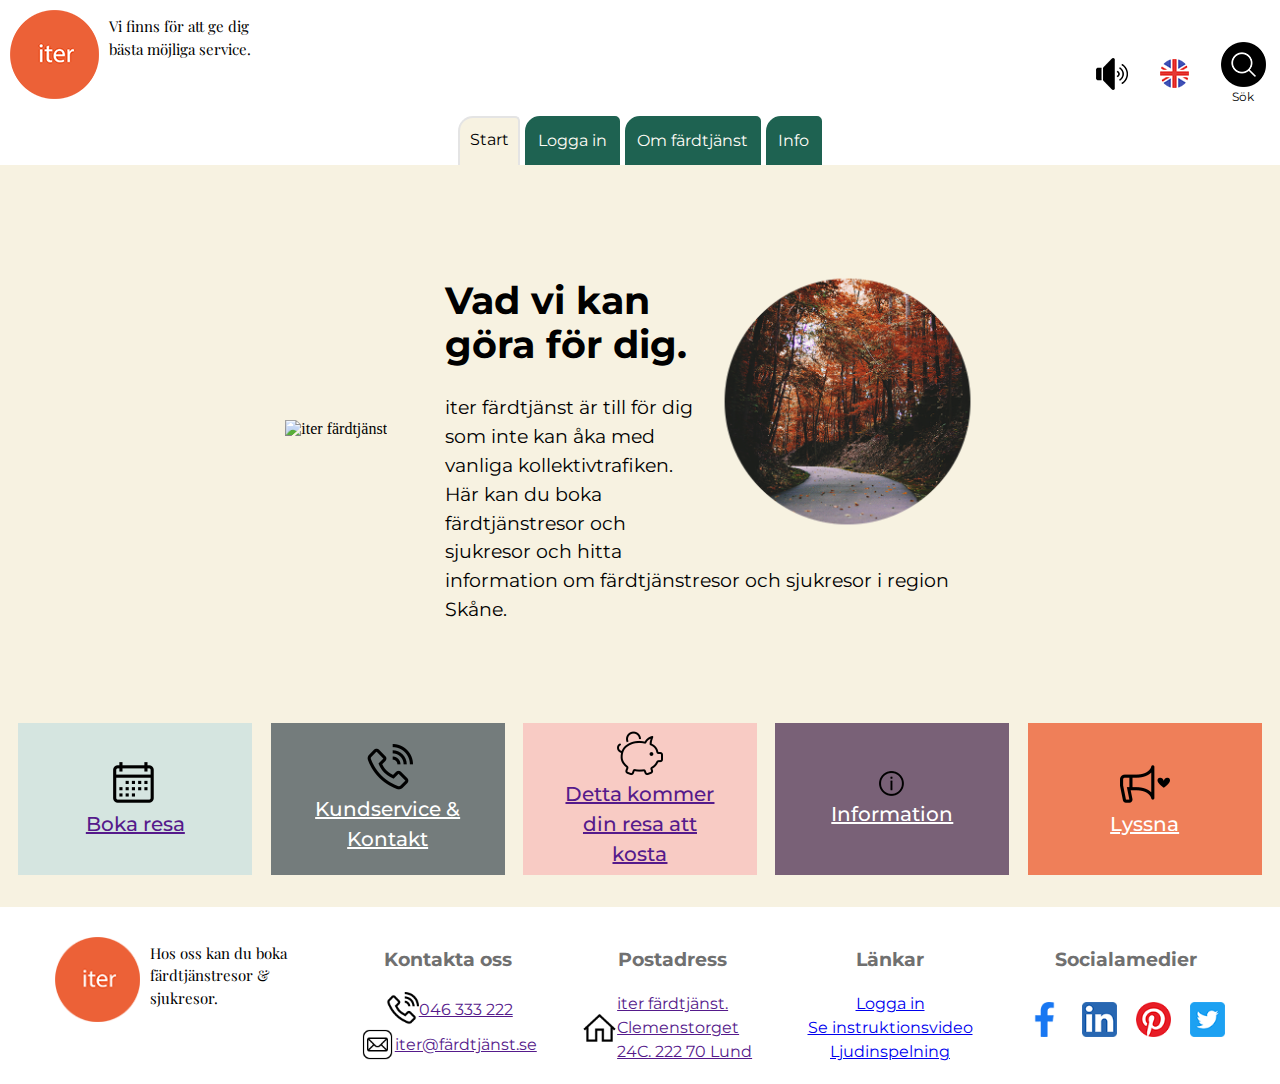
==== commit f1120126: "Alt text på svenska" ====
--- a/index.html
+++ b/index.html
@@ -15,7 +15,7 @@
     <header class="flexbox flex-justify-space-between">
         <div class="flexbox flex-align-i-center flex-direction-row flex-justify-space-between w-100">
             <div class="logoPitch flexbox">
-                <a href="index.html" class="logotype"><img src='./Assets/logo.png' alt="logotype" /></a>
+                <a href="index.html" class="logotype"><img src='./Assets/logo.png' alt="logotyp" /></a>
                 <p class="pitch">Vi finns för att ge dig
                     bästa möjliga
                     service.</p>
@@ -24,11 +24,11 @@
 
 
             <div class="rightHeader flexbox flex-direction-row flex-justify-space-around flex-align-i-center">
-                <img src="./Assets/icons8-sound-50.png" alt="icon of speaker">
-                <img src="./Assets/icons8-great-britain-48.png" alt="flag of great britain">
+                <img src="./Assets/icons8-sound-50.png" alt="ikon av högtalare">
+                <img src="./Assets/icons8-great-britain-48.png" alt="storbrittaniens flagga">
 
                 <div class="flexbox flex-direction-column flex-align-i-center">
-                    <img class="searchIcon" src="./Assets/search.png" alt="searchicon">
+                    <img class="searchIcon" src="./Assets/search.png" alt="sökikon">
                     <span class="search">Sök</span>
                 </div>
             </div>
@@ -45,10 +45,10 @@
     </header>
     <main class="firstPageMain">
         <div class="mainImgWrapper">
-            <img id="mainimg" src="./Assets/Illustration.png" alt="illustration of mountainroad">
+            <img id="mainimg" src="./Assets/Illustration.png" alt="iter färdtjänst">
         </div>
         <div class="mainFirstPage">
-            <img src="./Assets/elijahhenderson.png" id="firtsMainImg" alt="image of road in fall">
+            <img src="./Assets/elijahhenderson.png" id="firtsMainImg" alt="bild av väg under hösten">
             <h1 id="fontII">Vad vi kan göra för dig.</h1>
             <p>iter färdtjänst är till för dig som inte
                 kan åka med vanliga kollektivtrafiken.
@@ -58,25 +58,25 @@
         </div>
     </main>
     <div class="flexbox coloredLinks">
-        <div id="blue"><img src="./Assets/icons8-calendar-50.png" alt="icon of calendar">
+        <div id="blue"><img src="./Assets/icons8-calendar-50.png" alt="ikon av klaender">
             <a href="">Boka resa</a>
         </div>
-        <div id="green"> <img src="./Assets/icons8-ringer-volume-50.png" alt="icon of phone">
+        <div id="green"> <img src="./Assets/icons8-ringer-volume-50.png" alt="ikon av telefon">
             <a href="">Kundservice & Kontakt</a>
         </div>
-        <div id="pink"><img src="./Assets/icons8-money-box-50.png" alt="icon of moneybox" />
+        <div id="pink"><img src="./Assets/icons8-money-box-50.png" alt="ikon av pengabox" />
             <a href="">Detta kommer din resa att kosta</a>
         </div>
-        <div id="purple"> <img src="./Assets/icons8-info-50.png" alt="icon of i" />
+        <div id="purple"> <img src="./Assets/icons8-info-50.png" alt="ikon av info" />
             <a href="">Information</a>
         </div>
-        <div id="orange"><img src="./Assets/icons8-serenade-50.png" alt="icon of megaphone" />
+        <div id="orange"><img src="./Assets/icons8-serenade-50.png" alt="ikon av megafon" />
             <a href="">Lyssna</a>
         </div>
     </div>
     <footer class="flexbox flex-justify-space-evenly">
         <div class=" logoPitch flexbox flex-direction-row">
-            <img class="logo" src="./Assets/logo.png" alt="logotype">
+            <img class="logo" src="./Assets/logo.png" alt="logotyp">
             <div class="pitch">
                 <p>Hos oss kan du boka färdtjänstresor & sjukresor.</p>
             </div>
@@ -84,18 +84,18 @@
         <div class="footerMiddleDiv flexbox flex-direction-column flex-align-i-center">
             <h3>Kontakta oss</h3>
             <div class="flexbox flex-align-i-center flex-justify-space-around">
-                <img src="./Assets/icons8-ringer-volume-50.png" alt="icon of phone">
+                <img src="./Assets/icons8-ringer-volume-50.png" alt="ikon av telefon">
                 <a href="">046 333 222</a>
             </div>
             <div class="flexbox flex-align-i-center flex-justify-space-around">
-                <img src="./Assets/icons8-mail-50.png" alt="icon of mail">
+                <img src="./Assets/icons8-mail-50.png" alt="ikon av brev">
                 <a href="">iter@färdtjänst.se</a>
             </div>
         </div>
         <div class=" maxWidth footerMiddleDiv flexbox flex-direction-column flex-align-i-center">
             <h3>Postadress</h3>
             <div class="flexbox flex-align-i-center flex-justify-space-around">
-                <img src="./Assets/icons8-home-50.png" alt="icon of house">
+                <img src="./Assets/icons8-home-50.png" alt="ikon av hus">
                 <a href="">iter färdtjänst. Clemenstorget 24C. 222 70 Lund</a>
             </div>
         </div>
@@ -110,13 +110,13 @@
             <h3 class="flex-justify-center">Socialamedier</h3>
             <div class="socialMediaIcon flexbox flex-direction-row">
                 <a href="https://www.facebook.com/"><img src="./Assets/iconfinder_1_Facebook2_colored_svg_5296500.png"
-                        alt="facebookicon"></a>
+                        alt="facebook ikon"></a>
                 <a href="https://www.linkedin.com/"><img
-                        src="./Assets/iconfinder_1_Linkedin_unofficial_colored_svg_5296501.png" alt="linkedin icon"></a>
+                        src="./Assets/iconfinder_1_Linkedin_unofficial_colored_svg_5296501.png" alt="linkedin ikon"></a>
                 <a href="https://www.pinterest.com/"><img src="./Assets/iconfinder_1_Pinterest_colored_svg_5296503.png"
-                        alt="pinterest icon"></a>
+                        alt="pinterest ikon"></a>
                 <a href="https://www.twitter.com/"><img src="./Assets/iconfinder_1_Twitter3_colored_svg_5296516.png"
-                        alt="twitter icon"></a>
+                        alt="twitter ikon"></a>
             </div>
         </div>
     </footer>
--- a/Assets/styles.css
+++ b/Assets/styles.css
@@ -91,10 +91,10 @@
 }
 
 .mainNav a {
-    background-color: #EC6137;
+    background-color: #1e6251;
     color: #FEFCF6;
     border-style: solid;
-    border-color: #EC6138;
+    border-color: #1e6251;
     padding: 0.6em;
     border-radius: 15px 5px 0px 0px;
     margin-left: 5px;
@@ -272,7 +272,7 @@
 }
 
 .loginButton {
-    background-color: #EC6137;
+    background-color: #1e6251;
     color: white;
     max-width: 100px;
     height: auto;
